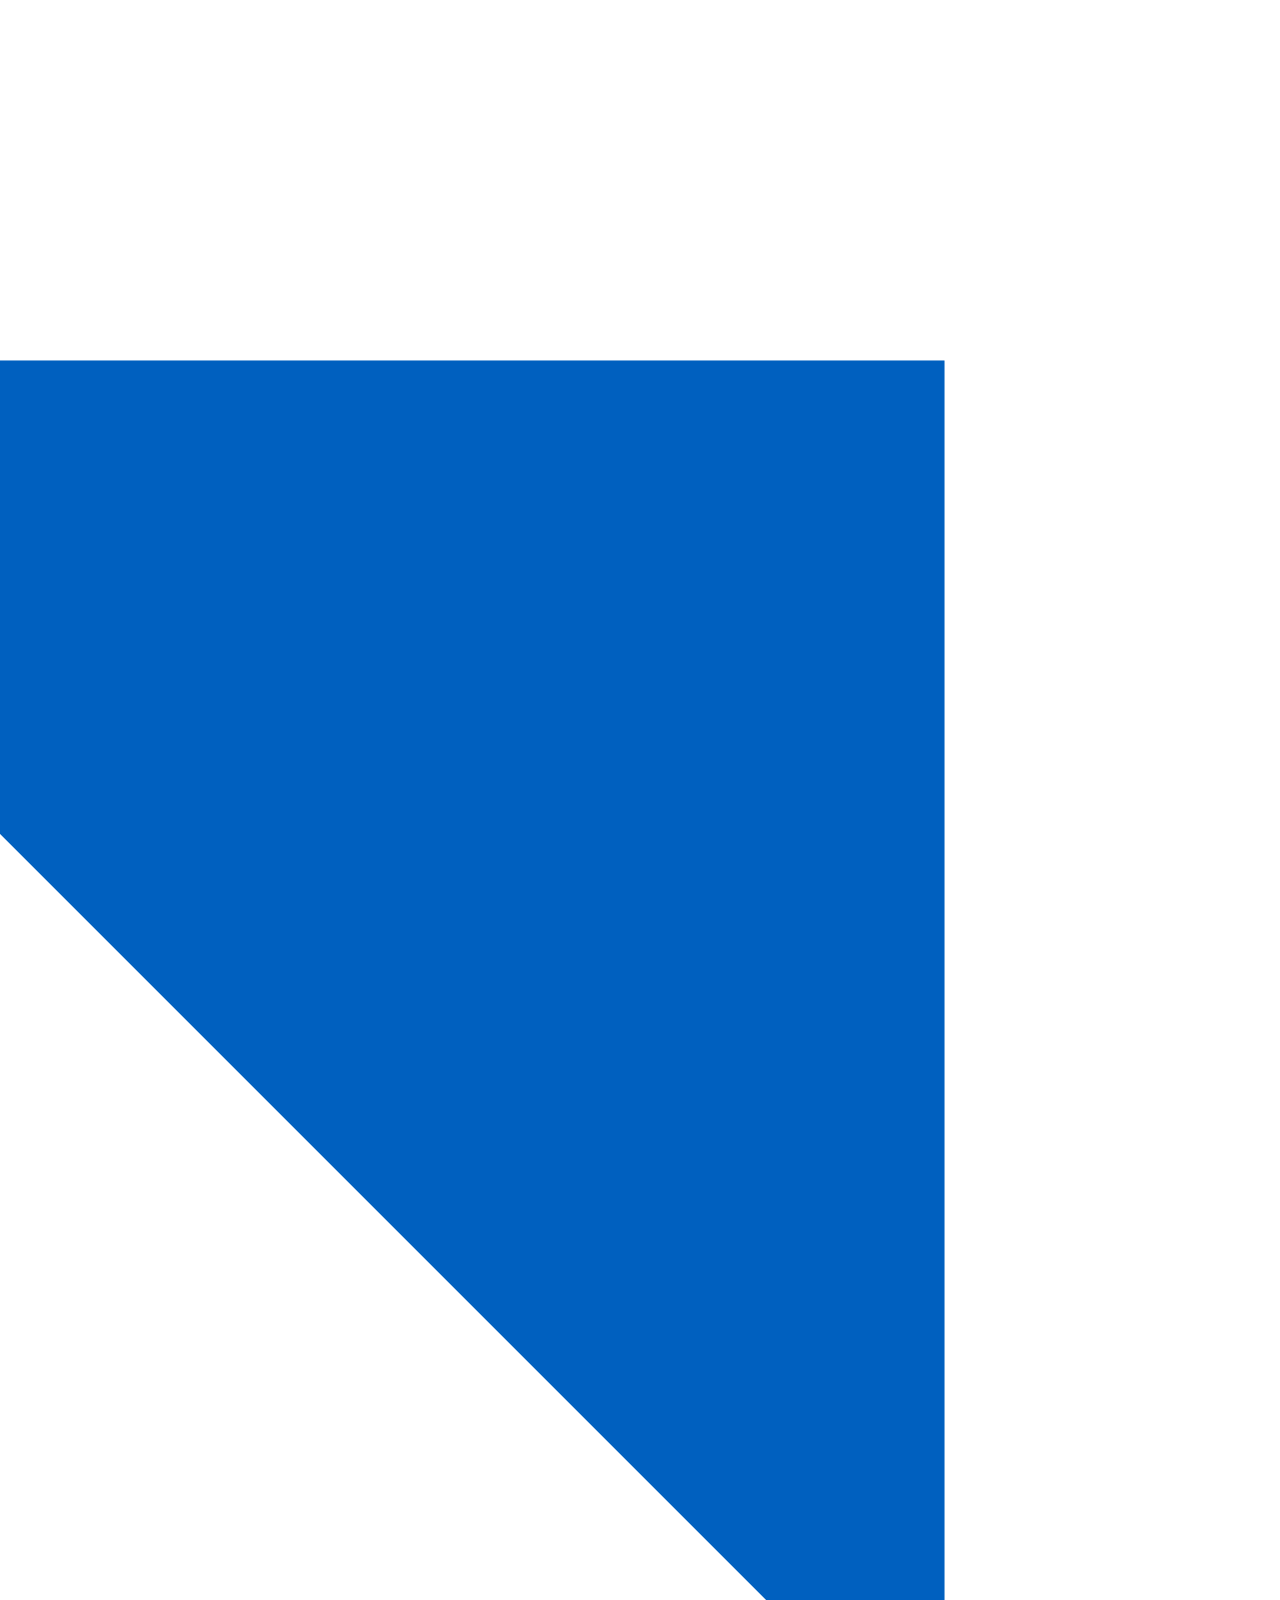
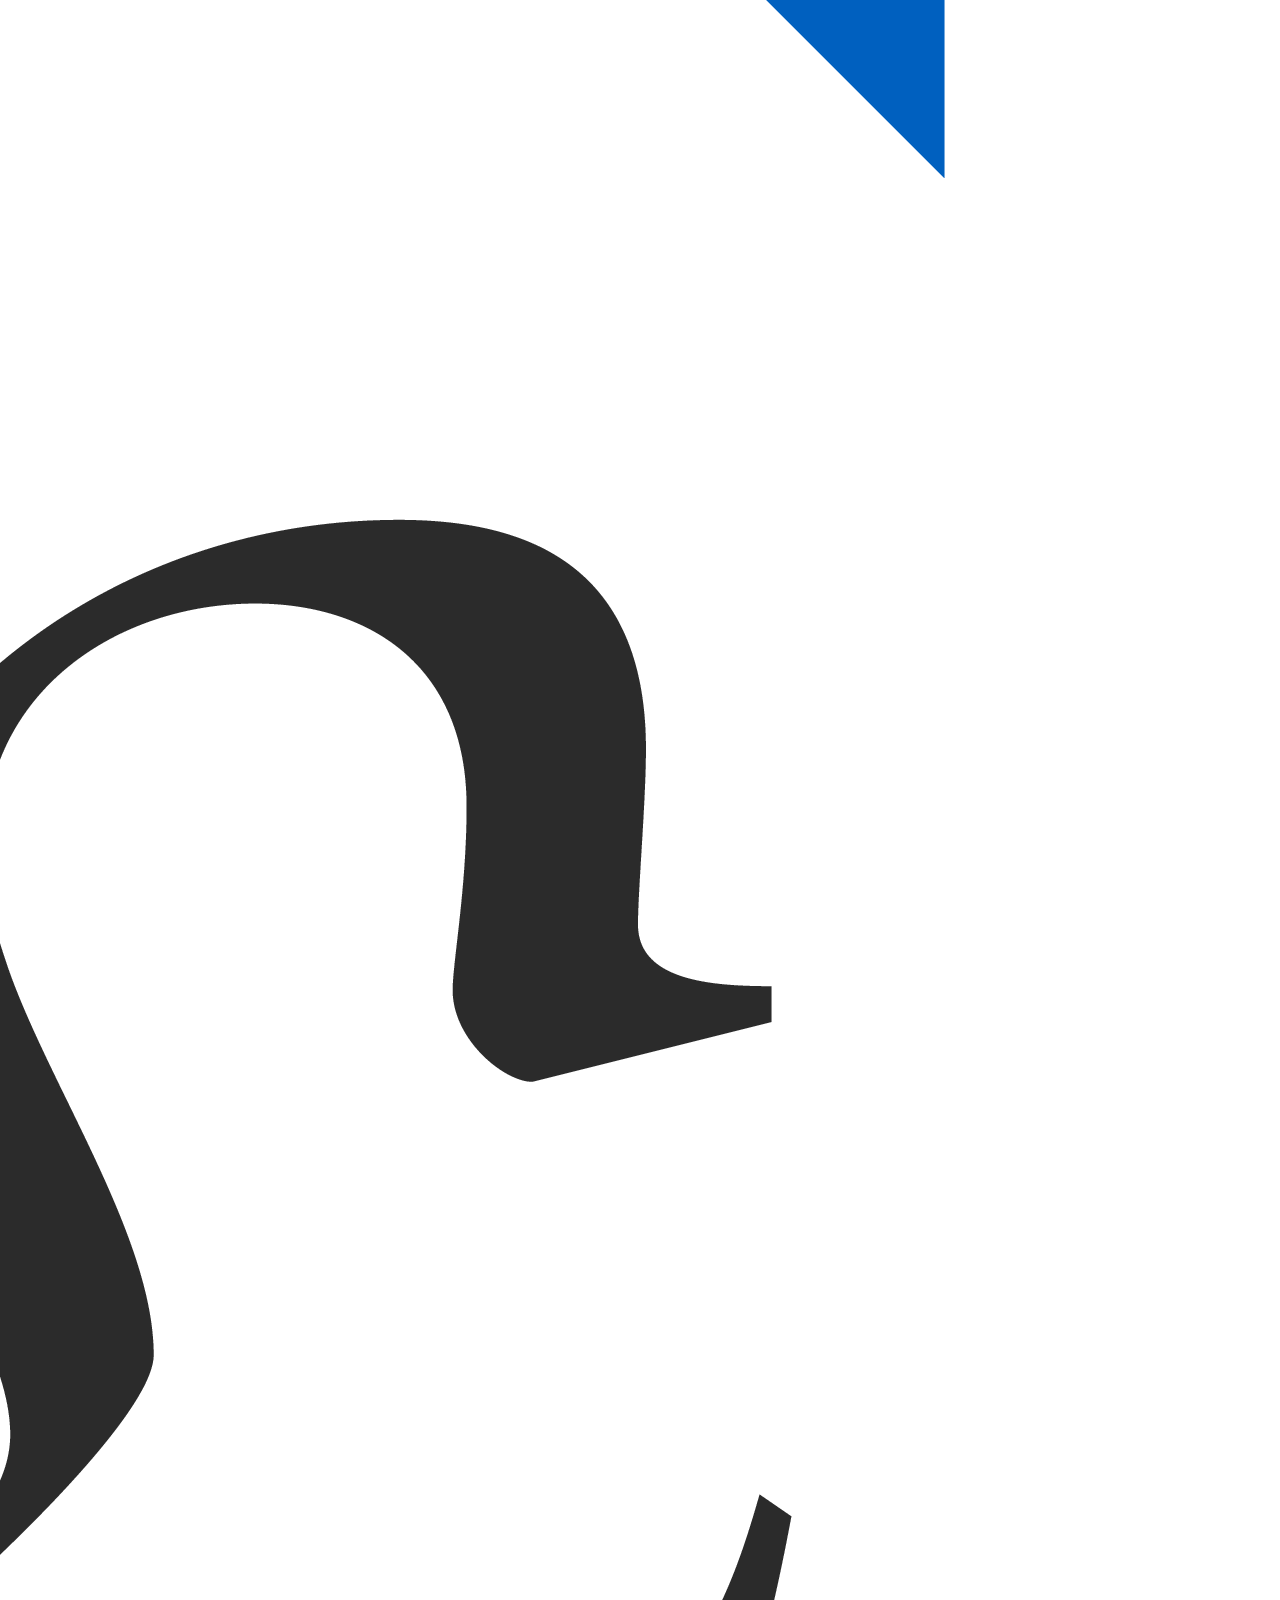
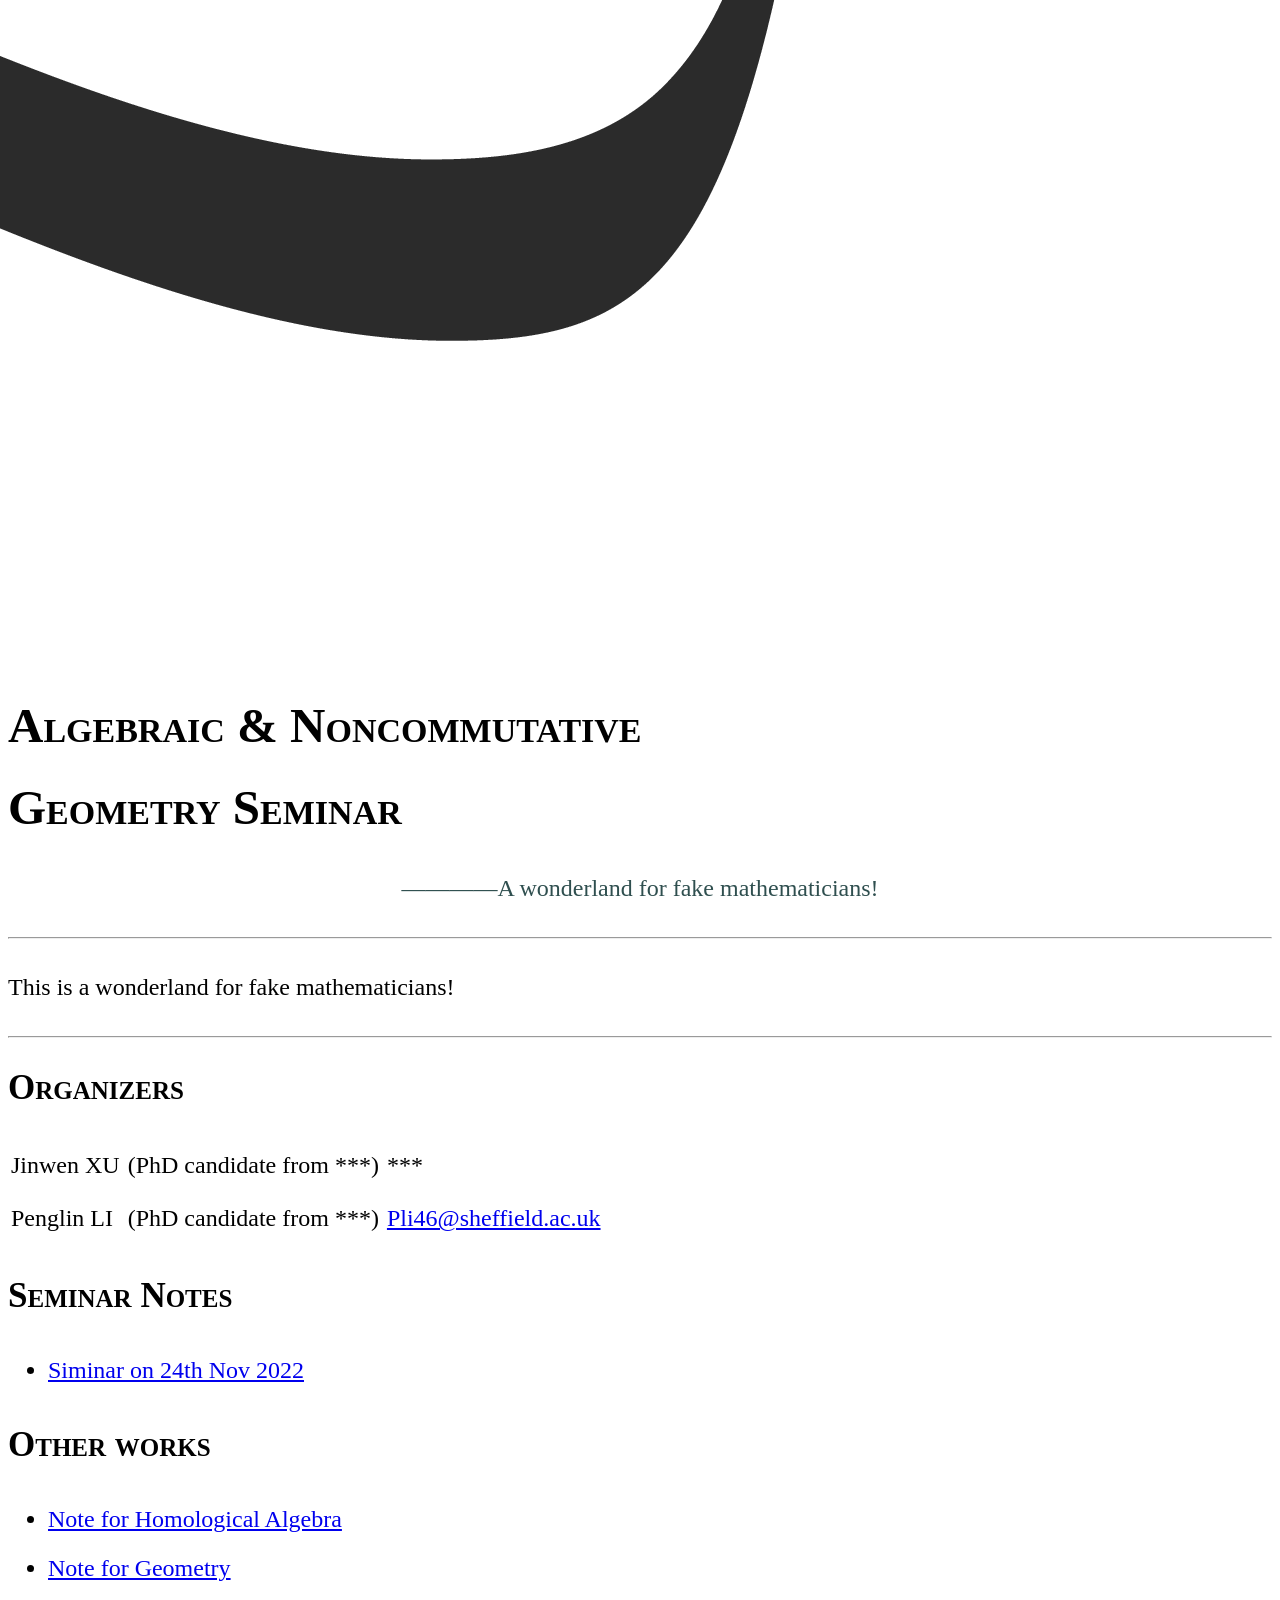
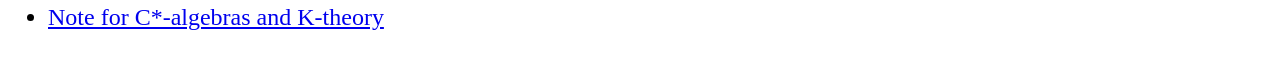
==== index.html @ 2d75bda0 "Update index.html" ====
<!DOCTYPE html>
<html>
<head>
  <link rel="stylesheet" href="style.css" >
  
<title>Algebraic
and 
Noncommutative Geometry Seminar</title>
</head>

<body>
<img align="right" style="width: 230px hight:230px" src="XL-logo.png">
<h1>Algebraic & Noncommutative</h1>
<h1>Geometry Seminar</h1>
  <div class="box1">
  <p>————A wonderland for fake mathematicians!</p>
    </div>
<hr>
<p>This is a wonderland for fake mathematicians!</p>
<hr>
<h3>Organizers</h3>

<!-- Table -->
<table>


<tbody>
<tr>
<td>Jinwen XU</td>
<td> </td>
<td>(PhD candidate from ***)</td>
<td> </td>
<td>***</td>
</tr>
<tr>
<td>Penglin LI</td>
<td> </td>
<td>(PhD candidate from ***)</td>
<td> </td>
<td> <a href="Pli46@sheffield.ac.uk" target="_blank">Pli46@sheffield.ac.uk</a></td>
</tr>
</tbody>
</table>


<h3>Seminar Notes</h3>
<ul>
<li><a href="https://google.com" target="_blank">Siminar on 24th Nov 2022</a></li>
</ul>

  
<h3>Other works</h3>
<ul>
<li><a href="Algebra.pdf" target="_blank">Note for Homological Algebra</a></li>
  <li><a href="Geometry.pdf" target="_blank">Note for Geometry</li>
    <li><a href="C*algebra.pdf" target="_blank">Note for C*-algebras and K-theory</li>
</ul>
</body>
</html>
---- style.css ----
h1 { font-family: Palatino; font-size: 49px; font-style: normal; font-variant: small-caps; font-weight: bold; line-height: 49px; }
h3 { font-family: Palatino; font-size: 35px; font-style: normal; font-variant: small-caps; font-weight: bold; line-height: 30px; }
p { font-family: Palatino; font-size: 24px; font-style: normal; font-variant: normal; font-weight: 400; line-height: 49px; }
tbody { font-family: Palatino; font-size: 24px; font-style: normal; font-variant: normal; font-weight: 100; line-height: 49px; }
ul { font-family: Palatino; font-size: 24px; font-style: normal; font-variant: normal; font-weight: 100; line-height: 49px; }
.box1 p {
  text-align: center; color: #2F4F4F;
}
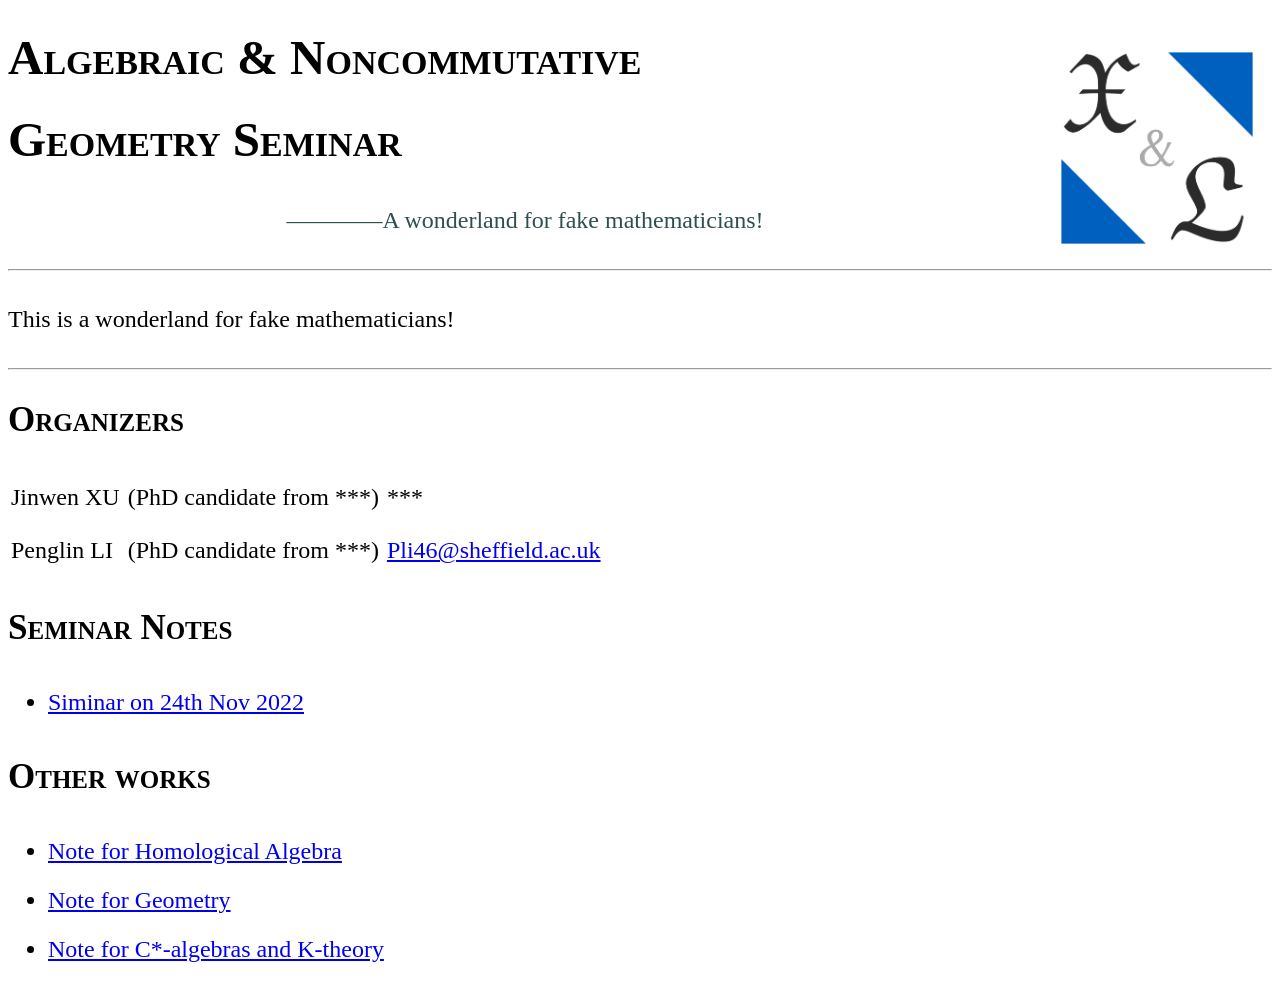
==== commit 1176690d: "Update index.html" ====
--- a/index.html
+++ b/index.html
@@ -9,7 +9,7 @@
 </head>
 
 <body>
-<img align="right" style="width: 230px hight:230px" src="XL-logo.png">
+<img align="right" style="width: 230px" style="height: 230px" src="XL-logo.png">
 <h1>Algebraic & Noncommutative</h1>
 <h1>Geometry Seminar</h1>
   <div class="box1">
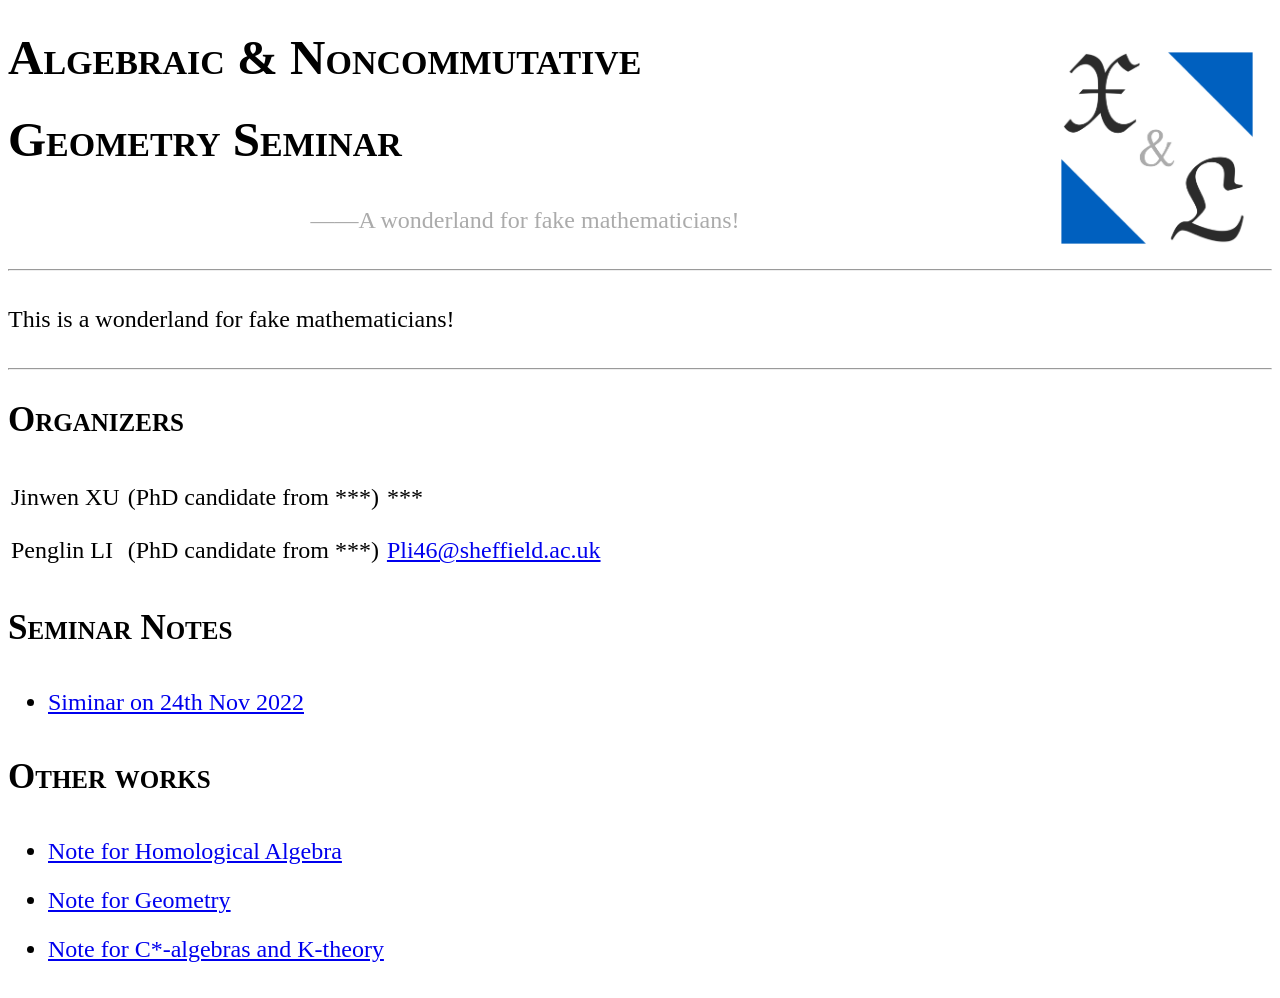
==== commit ab111f43: "Update index.html" ====
--- a/index.html
+++ b/index.html
@@ -13,7 +13,7 @@
 <h1>Algebraic & Noncommutative</h1>
 <h1>Geometry Seminar</h1>
   <div class="box1">
-  <p>————A wonderland for fake mathematicians!</p>
+  <p>——A wonderland for fake mathematicians!</p>
     </div>
 <hr>
 <p>This is a wonderland for fake mathematicians!</p>
--- a/style.css
+++ b/style.css
@@ -4,5 +4,5 @@
 tbody { font-family: Palatino; font-size: 24px; font-style: normal; font-variant: normal; font-weight: 100; line-height: 49px; }
 ul { font-family: Palatino; font-size: 24px; font-style: normal; font-variant: normal; font-weight: 100; line-height: 49px; }
 .box1 p {
-  text-align: center; color: #2F4F4F;
+  text-align: center; color: #ABABAB;
 }
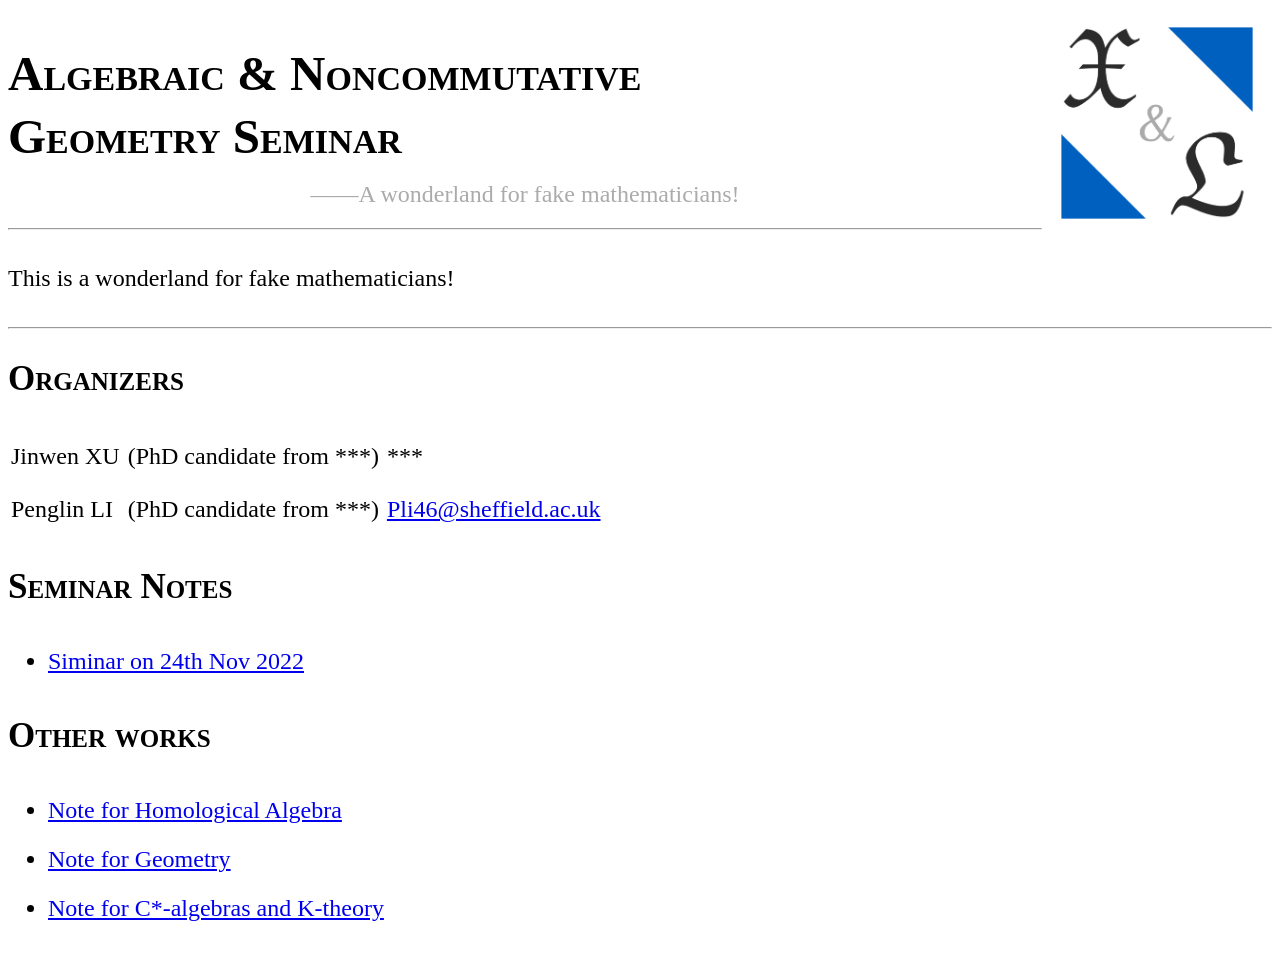
==== commit 39da08a5: "Update index.html" ====
--- a/index.html
+++ b/index.html
@@ -10,6 +10,7 @@
 
 <body>
 <img align="right" style="width: 230px" style="height: 230px" src="XL-logo.png">
+  <br>
 <h1>Algebraic & Noncommutative</h1>
 <h1>Geometry Seminar</h1>
   <div class="box1">
--- a/style.css
+++ b/style.css
@@ -1,8 +1,8 @@
-h1 { font-family: Palatino; font-size: 49px; font-style: normal; font-variant: small-caps; font-weight: bold; line-height: 49px; }
+h1 { font-family: Palatino; font-size: 49px; font-style: normal; font-variant: small-caps; font-weight: bold; line-height: 30px; }
 h3 { font-family: Palatino; font-size: 35px; font-style: normal; font-variant: small-caps; font-weight: bold; line-height: 30px; }
 p { font-family: Palatino; font-size: 24px; font-style: normal; font-variant: normal; font-weight: 400; line-height: 49px; }
 tbody { font-family: Palatino; font-size: 24px; font-style: normal; font-variant: normal; font-weight: 100; line-height: 49px; }
 ul { font-family: Palatino; font-size: 24px; font-style: normal; font-variant: normal; font-weight: 100; line-height: 49px; }
 .box1 p {
-  text-align: center; color: #ABABAB;
+  text-align: center; color: #ABABAB; line-height: 20px;
 }
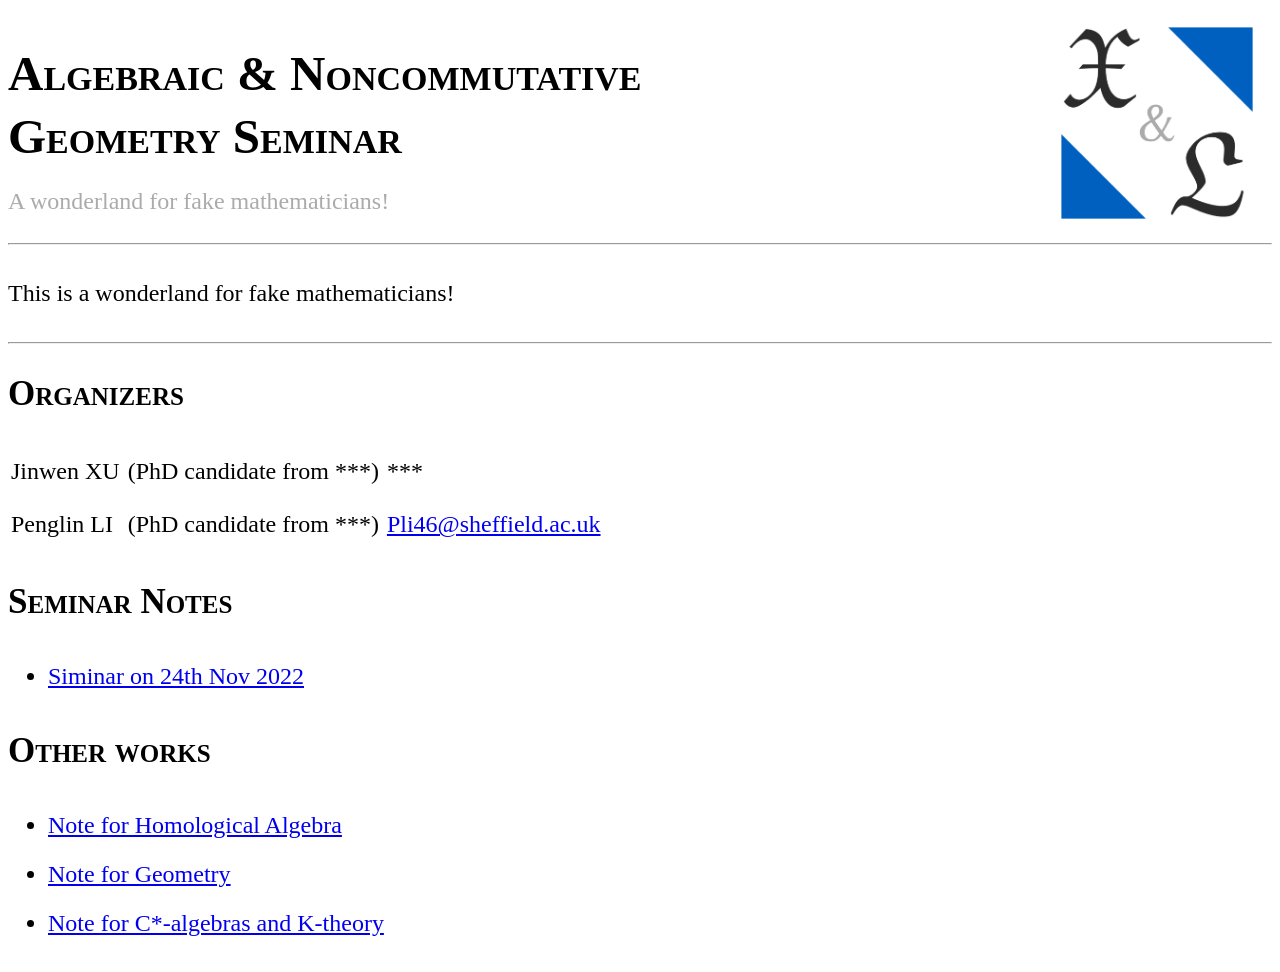
==== commit 109456c4: "Update index.html" ====
--- a/index.html
+++ b/index.html
@@ -14,7 +14,7 @@
 <h1>Algebraic & Noncommutative</h1>
 <h1>Geometry Seminar</h1>
   <div class="box1">
-  <p>——A wonderland for fake mathematicians!</p>
+  <p>A wonderland for fake mathematicians!</p>
     </div>
 <hr>
 <p>This is a wonderland for fake mathematicians!</p>
--- a/style.css
+++ b/style.css
@@ -4,5 +4,5 @@
 tbody { font-family: Palatino; font-size: 24px; font-style: normal; font-variant: normal; font-weight: 100; line-height: 49px; }
 ul { font-family: Palatino; font-size: 24px; font-style: normal; font-variant: normal; font-weight: 100; line-height: 49px; }
 .box1 p {
-  text-align: center; color: #ABABAB; line-height: 20px;
+  color: #ABABAB; line-height: 35px;
 }
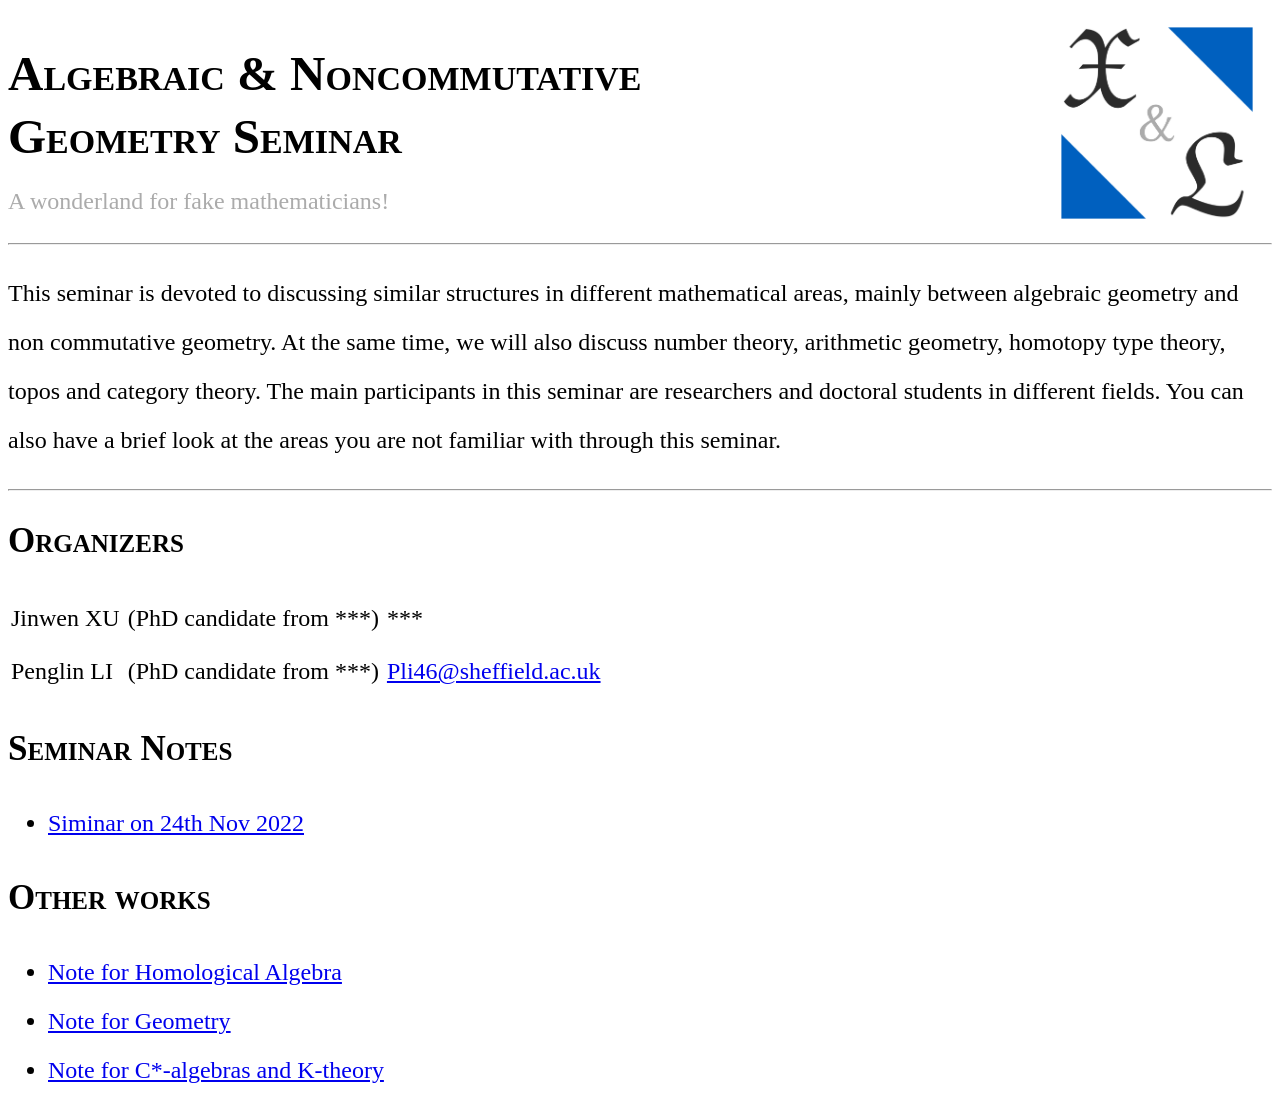
==== commit 1ecaae00: "Update index.html" ====
--- a/index.html
+++ b/index.html
@@ -17,7 +17,7 @@
   <p>A wonderland for fake mathematicians!</p>
     </div>
 <hr>
-<p>This is a wonderland for fake mathematicians!</p>
+<p>This seminar is devoted to discussing similar structures in different mathematical areas, mainly between algebraic geometry and non commutative geometry. At the same time, we will also discuss number theory, arithmetic geometry, homotopy type theory, topos and category theory. The main participants in this seminar are researchers and doctoral students in different fields. You can also have a brief look at the areas you are not familiar with through this seminar.</p>
 <hr>
 <h3>Organizers</h3>
 
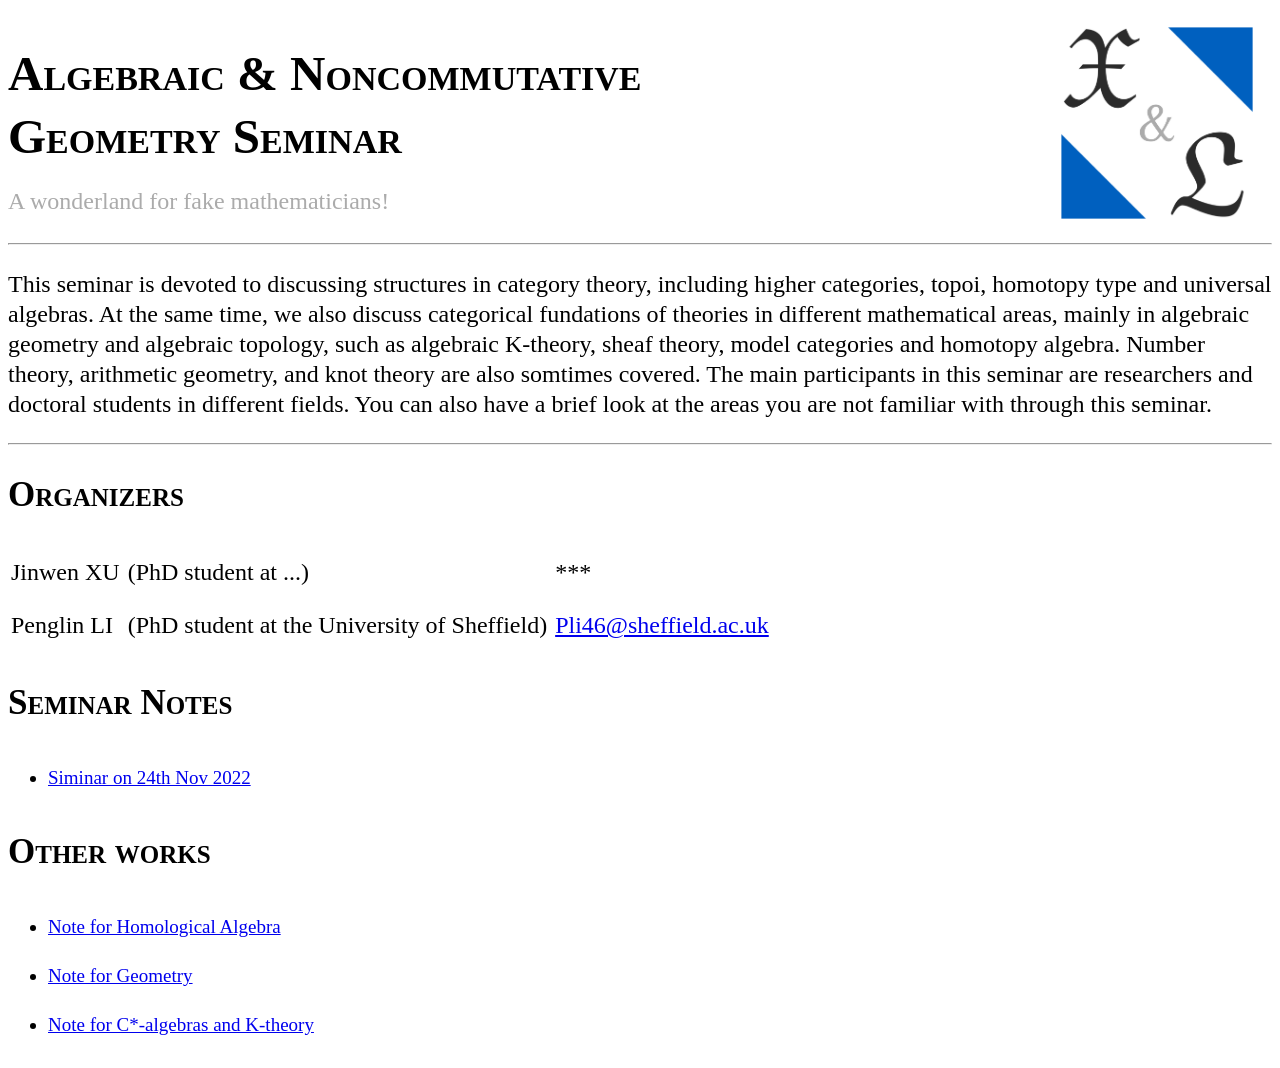
==== commit 625462e7: "Update index.html" ====
--- a/index.html
+++ b/index.html
@@ -3,9 +3,9 @@
 <head>
   <link rel="stylesheet" href="style.css" >
   
-<title>Algebraic
+<title>Categorical structures
 and 
-Noncommutative Geometry Seminar</title>
+fundations</title>
 </head>
 
 <body>
@@ -17,7 +17,7 @@
   <p>A wonderland for fake mathematicians!</p>
     </div>
 <hr>
-<p>This seminar is devoted to discussing similar structures in different mathematical areas, mainly between algebraic geometry and non commutative geometry. At the same time, we will also discuss number theory, arithmetic geometry, homotopy type theory, topos and category theory. The main participants in this seminar are researchers and doctoral students in different fields. You can also have a brief look at the areas you are not familiar with through this seminar.</p>
+<p>This seminar is devoted to discussing structures in category theory, including higher categories, topoi, homotopy type and universal algebras. At the same time, we also discuss categorical fundations of theories in different mathematical areas, mainly in algebraic geometry and algebraic topology, such as algebraic K-theory, sheaf theory, model categories and homotopy algebra. Number theory, arithmetic geometry, and knot theory are also somtimes covered. The main participants in this seminar are researchers and doctoral students in different fields. You can also have a brief look at the areas you are not familiar with through this seminar.</p>
 <hr>
 <h3>Organizers</h3>
 
@@ -29,14 +29,14 @@
 <tr>
 <td>Jinwen XU</td>
 <td> </td>
-<td>(PhD candidate from ***)</td>
+<td>(PhD student at ...)</td>
 <td> </td>
 <td>***</td>
 </tr>
 <tr>
 <td>Penglin LI</td>
 <td> </td>
-<td>(PhD candidate from ***)</td>
+<td>(PhD student at the University of Sheffield)</td>
 <td> </td>
 <td> <a href="Pli46@sheffield.ac.uk" target="_blank">Pli46@sheffield.ac.uk</a></td>
 </tr>
--- a/style.css
+++ b/style.css
@@ -1,8 +1,8 @@
 h1 { font-family: Palatino; font-size: 49px; font-style: normal; font-variant: small-caps; font-weight: bold; line-height: 30px; }
 h3 { font-family: Palatino; font-size: 35px; font-style: normal; font-variant: small-caps; font-weight: bold; line-height: 30px; }
-p { font-family: Palatino; font-size: 24px; font-style: normal; font-variant: normal; font-weight: 400; line-height: 49px; }
+p { font-family: Palatino; font-size: 24px; font-style: normal; font-variant: normal; font-weight: 400; line-height: 30px; }
 tbody { font-family: Palatino; font-size: 24px; font-style: normal; font-variant: normal; font-weight: 100; line-height: 49px; }
-ul { font-family: Palatino; font-size: 24px; font-style: normal; font-variant: normal; font-weight: 100; line-height: 49px; }
+ul { font-family: Palatino; font-size: 19px; font-style: normal; font-variant: normal; font-weight: 100; line-height: 49px; }
 .box1 p {
   color: #ABABAB; line-height: 35px;
 }
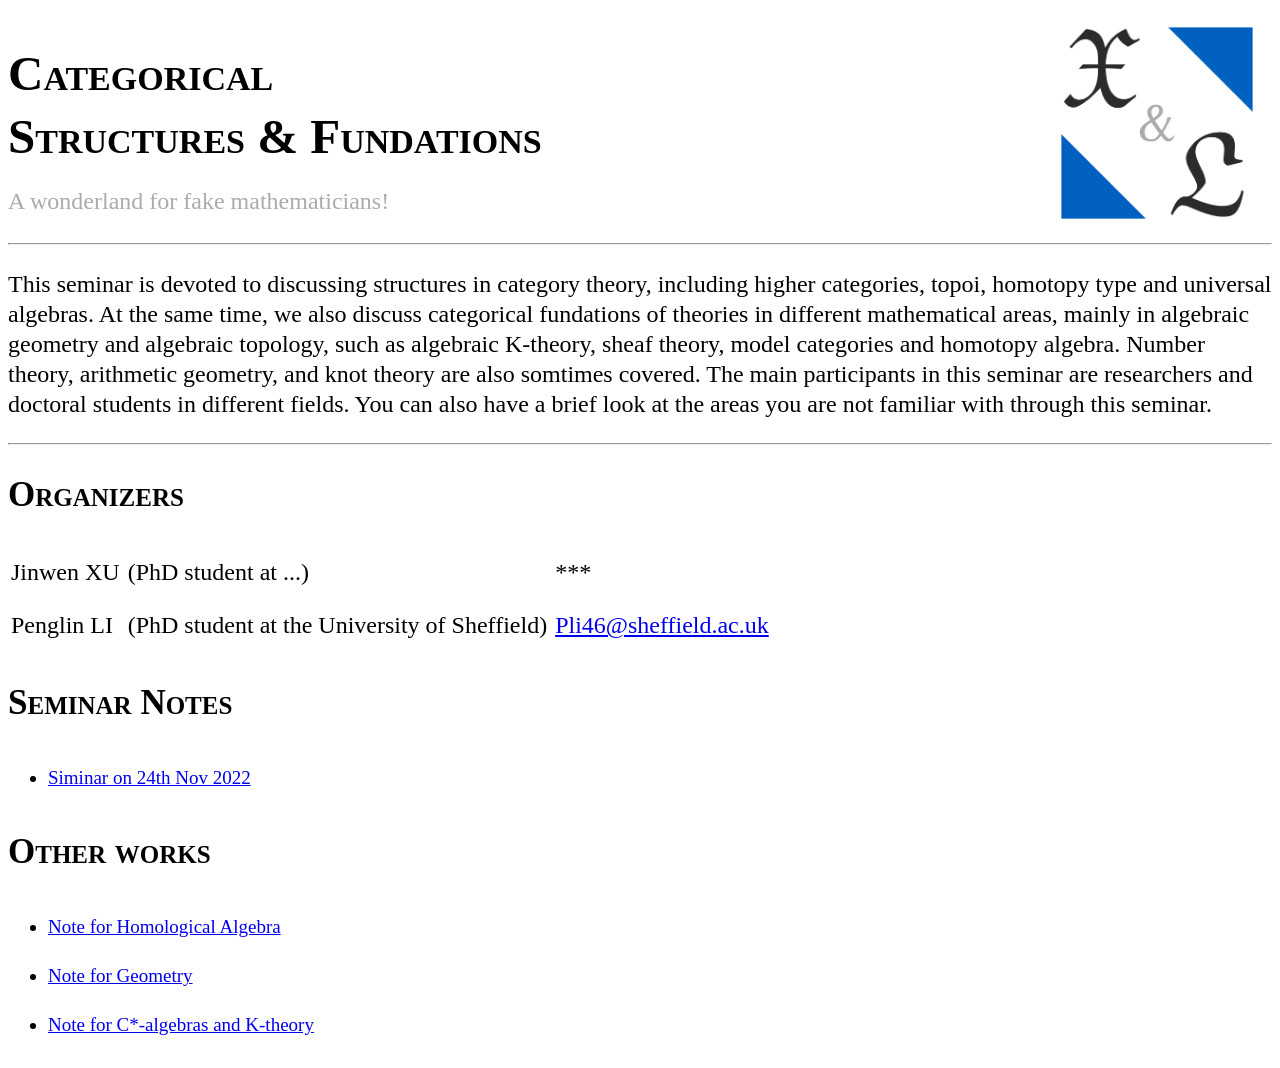
==== commit 4516a7d6: "Update index.html" ====
--- a/index.html
+++ b/index.html
@@ -11,8 +11,8 @@
 <body>
 <img align="right" style="width: 230px" style="height: 230px" src="XL-logo.png">
   <br>
-<h1>Algebraic & Noncommutative</h1>
-<h1>Geometry Seminar</h1>
+<h1>Categorical </h1>
+<h1>Structures & Fundations</h1>
   <div class="box1">
   <p>A wonderland for fake mathematicians!</p>
     </div>
